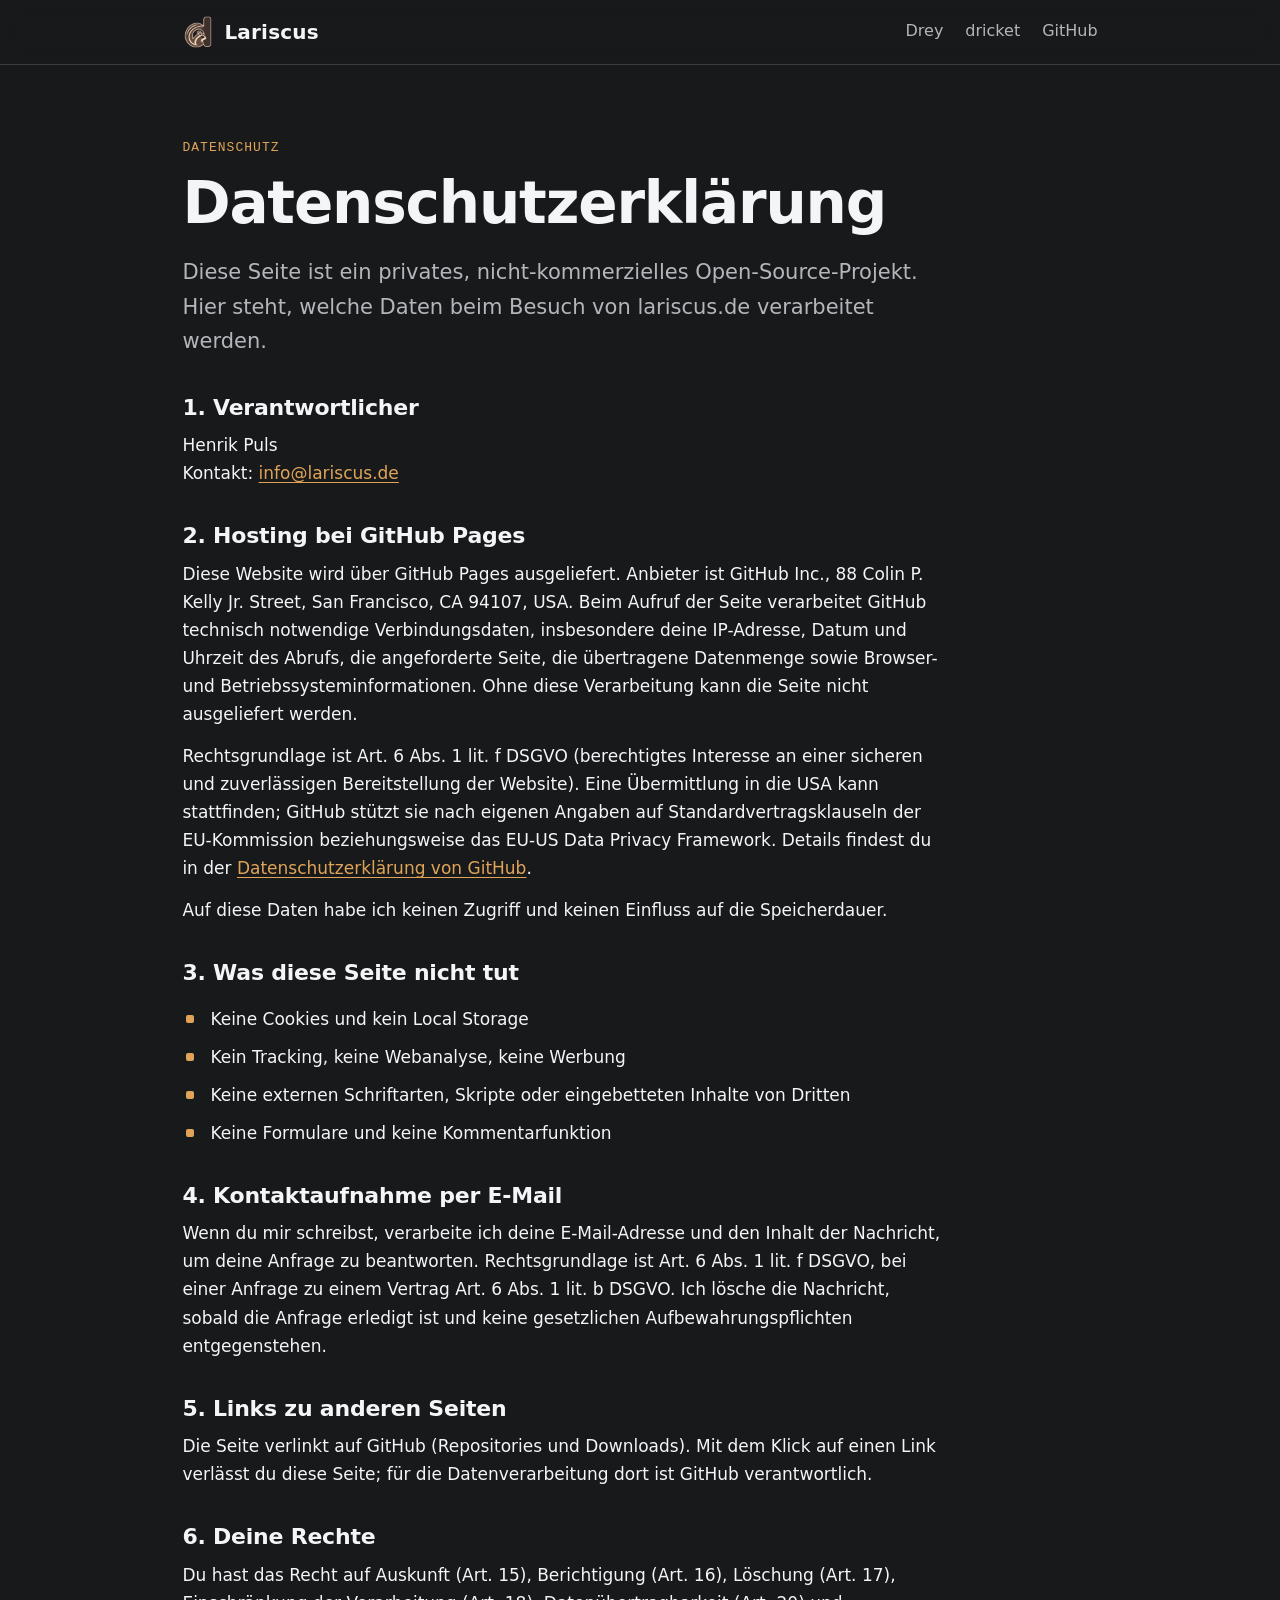
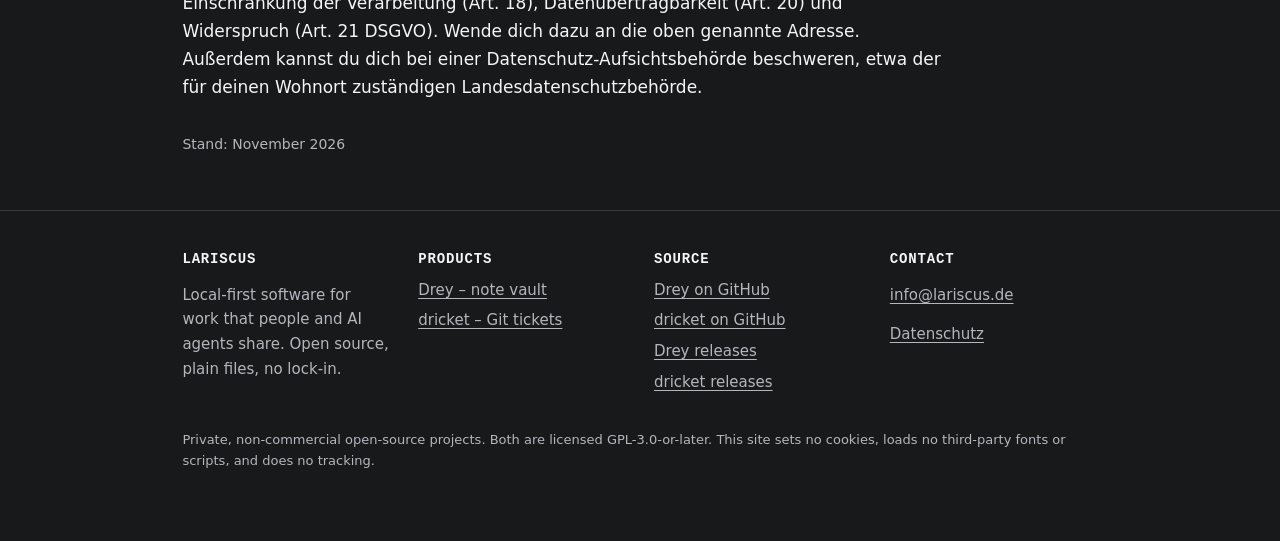
==== datenschutz/index.html @ 6ea0e2a7 "Add privacy policy (German) and footer link Co-Authored-By: Claude Sonnet 5.5 <noreply@anthropic.com" ====
<!doctype html>
<html lang="de">
<head>
<meta charset="utf-8">
<meta name="viewport" content="width=device-width, initial-scale=1">
<title>Datenschutzerklärung – Lariscus</title>
<meta name="description" content="Datenschutzerklärung für lariscus.de: Hosting bei GitHub Pages, keine Cookies, kein Tracking.">
<meta name="robots" content="noindex,follow, max-image-preview:large">
<meta name="author" content="Lariscus">
<meta name="theme-color" content="#18191b">
<link rel="canonical" href="https://lariscus.de/datenschutz/">
<link rel="icon" href="/assets/favicon.ico" sizes="48x48">
<link rel="icon" type="image/png" sizes="32x32" href="/assets/favicon-32.png">
<link rel="apple-touch-icon" href="/assets/apple-touch-icon.png">
<meta property="og:type" content="website">
<meta property="og:site_name" content="Lariscus">
<meta property="og:title" content="Datenschutzerklärung – Lariscus">
<meta property="og:description" content="Datenschutzerklärung für lariscus.de: Hosting bei GitHub Pages, keine Cookies, kein Tracking.">
<meta property="og:url" content="https://lariscus.de/datenschutz/">
<meta property="og:image" content="https://lariscus.de/assets/og-lariscus.png">
<meta property="og:image:width" content="1200">
<meta property="og:image:height" content="630">
<meta name="twitter:card" content="summary_large_image">
<meta name="twitter:title" content="Datenschutzerklärung – Lariscus">
<meta name="twitter:description" content="Datenschutzerklärung für lariscus.de: Hosting bei GitHub Pages, keine Cookies, kein Tracking.">
<meta name="twitter:image" content="https://lariscus.de/assets/og-lariscus.png">
<link rel="preload" as="style" href="/assets/site.css?v=3">
<link rel="stylesheet" href="/assets/site.css?v=3">
</head>
<body class="">
<a class="skip" href="#main">Skip to content</a>
<header class="site"><div class="wrap">
<a class="brand" href="/"><img src="/assets/icon-192.png" width="32" height="32" alt="">Lariscus</a>
<nav class="main" aria-label="Main">
<a href="/drey/">Drey</a>
<a href="/dricket/">dricket</a>
<a href="https://github.com/lariscus">GitHub</a>
</nav></div></header>
<main id="main">

<div class="wrap hero"><div class="legalpage">
<p class="eyebrow">Datenschutz</p>
<h1>Datenschutzerklärung</h1>
<p class="lead">Diese Seite ist ein privates, nicht-kommerzielles Open-Source-Projekt. Hier steht, welche Daten beim Besuch von lariscus.de verarbeitet werden.</p>

<h2>1. Verantwortlicher</h2>
<p>Henrik Puls<br>Kontakt: <a class="mail" data-u="info" data-d="lariscus.de" href="#">info [at] lariscus [dot] de</a></p>

<h2>2. Hosting bei GitHub Pages</h2>
<p>Diese Website wird über GitHub Pages ausgeliefert. Anbieter ist GitHub Inc., 88 Colin P. Kelly Jr. Street, San Francisco, CA 94107, USA. Beim Aufruf der Seite verarbeitet GitHub technisch notwendige Verbindungsdaten, insbesondere deine IP-Adresse, Datum und Uhrzeit des Abrufs, die angeforderte Seite, die übertragene Datenmenge sowie Browser- und Betriebssysteminformationen. Ohne diese Verarbeitung kann die Seite nicht ausgeliefert werden.</p>
<p>Rechtsgrundlage ist Art. 6 Abs. 1 lit. f DSGVO (berechtigtes Interesse an einer sicheren und zuverlässigen Bereitstellung der Website). Eine Übermittlung in die USA kann stattfinden; GitHub stützt sie nach eigenen Angaben auf Standardvertragsklauseln der EU-Kommission beziehungsweise das EU-US Data Privacy Framework. Details findest du in der <a href="https://docs.github.com/de/site-policy/privacy-policies/github-general-privacy-statement">Datenschutzerklärung von GitHub</a>.</p>
<p>Auf diese Daten habe ich keinen Zugriff und keinen Einfluss auf die Speicherdauer.</p>

<h2>3. Was diese Seite nicht tut</h2>
<ul class="ticks">
<li>Keine Cookies und kein Local Storage</li>
<li>Kein Tracking, keine Webanalyse, keine Werbung</li>
<li>Keine externen Schriftarten, Skripte oder eingebetteten Inhalte von Dritten</li>
<li>Keine Formulare und keine Kommentarfunktion</li>
</ul>

<h2>4. Kontaktaufnahme per E-Mail</h2>
<p>Wenn du mir schreibst, verarbeite ich deine E-Mail-Adresse und den Inhalt der Nachricht, um deine Anfrage zu beantworten. Rechtsgrundlage ist Art. 6 Abs. 1 lit. f DSGVO, bei einer Anfrage zu einem Vertrag Art. 6 Abs. 1 lit. b DSGVO. Ich lösche die Nachricht, sobald die Anfrage erledigt ist und keine gesetzlichen Aufbewahrungspflichten entgegenstehen.</p>

<h2>5. Links zu anderen Seiten</h2>
<p>Die Seite verlinkt auf GitHub (Repositories und Downloads). Mit dem Klick auf einen Link verlässt du diese Seite; für die Datenverarbeitung dort ist GitHub verantwortlich.</p>

<h2>6. Deine Rechte</h2>
<p>Du hast das Recht auf Auskunft (Art. 15), Berichtigung (Art. 16), Löschung (Art. 17), Einschränkung der Verarbeitung (Art. 18), Datenübertragbarkeit (Art. 20) und Widerspruch (Art. 21 DSGVO). Wende dich dazu an die oben genannte Adresse. Außerdem kannst du dich bei einer Datenschutz-Aufsichtsbehörde beschweren, etwa der für deinen Wohnort zuständigen Landesdatenschutzbehörde.</p>

<p class="note" style="margin-top:32px">Stand: November 2026</p>
</div></div>

</main>
<footer class="site"><div class="wrap">
<div class="cols">
<div><h2>Lariscus</h2><p>Local-first software for work that people and AI agents share. Open source, plain files, no lock-in.</p></div>
<div><h2>Products</h2><ul><li><a href="/drey/">Drey – note vault</a></li><li><a href="/dricket/">dricket – Git tickets</a></li></ul></div>
<div><h2>Source</h2><ul><li><a href="https://github.com/lariscus/Drey">Drey on GitHub</a></li><li><a href="https://github.com/lariscus/dricket">dricket on GitHub</a></li><li><a href="https://github.com/lariscus/Drey/releases">Drey releases</a></li><li><a href="https://github.com/lariscus/dricket/releases">dricket releases</a></li></ul></div>
<div><h2>Contact</h2><p><a class="mail" data-u="info" data-d="lariscus.de" href="#">info [at] lariscus [dot] de</a></p><p><a href="/datenschutz/">Datenschutz</a></p></div>
</div>
<p class="legal">Private, non-commercial open-source projects. Both are licensed GPL-3.0-or-later. This site sets no cookies, loads no third-party fonts or scripts, and does no tracking.</p>
</div></footer>
<script>document.querySelectorAll("a.mail").forEach(function(a){var m=a.dataset.u+"@"+a.dataset.d;a.href="mailto:"+m;a.textContent=m;});</script>
</body>
</html>
---- assets/site.css ----
:root {
  --bg: #18191b;
  --surface: #222326;
  --ink: #f4f5f6;
  --muted: #b3b7bc;
  --line: #3b3d42;
  --code-bg: #2c2d31;
  --accent: #e0a458;
  --accent-ink: #1a1203;
  --accent-soft: #2f2a20;
  --shot-bg: #101113;
  --font-body: system-ui, -apple-system, "Segoe UI", Roboto, "Helvetica Neue", Arial, sans-serif;
  --font-mono: ui-monospace, "SF Mono", "Cascadia Mono", Menlo, Consolas, "Liberation Mono", monospace;
  --maxw: 1120px;
  --gutter: clamp(28px, 8vw, 112px);
  color-scheme: dark;
}
body.drey { --accent: #e8875c; --accent-ink: #1b0f08; --accent-soft: #33241c; }
body.dricket { --accent: #3ccbb0; --accent-ink: #06201b; --accent-soft: #1b2f2b; }
*, *::before, *::after { box-sizing: border-box; }
html { scroll-behavior: smooth; }
body { margin: 0; background: var(--bg); color: var(--ink); font: 17px/1.65 var(--font-body); -webkit-text-size-adjust: 100%; }
img { max-width: 100%; height: auto; display: block; }
a { color: var(--accent); text-underline-offset: 3px; }
a:hover { text-decoration-thickness: 2px; }
:focus-visible { outline: 3px solid var(--accent); outline-offset: 2px; border-radius: 4px; }
.wrap { max-width: var(--maxw); margin: 0 auto; padding: 0 max(var(--gutter), env(safe-area-inset-left)); }
.skip { position: absolute; left: -999px; top: 8px; background: var(--accent); color: var(--accent-ink); padding: 8px 14px; border-radius: 6px; z-index: 10; }
.skip:focus { left: 8px; }

header.site { border-bottom: 1px solid var(--line); background: color-mix(in srgb, var(--bg) 92%, transparent); position: sticky; top: 0; backdrop-filter: blur(8px); z-index: 5; }
header.site .wrap { display: flex; align-items: center; gap: 24px; min-height: 64px; flex-wrap: wrap; }
.brand { display: flex; align-items: center; gap: 10px; font-weight: 700; font-size: 20px; color: var(--ink); text-decoration: none; letter-spacing: .01em; }
.brand img { width: 32px; height: 32px; }
nav.main { display: flex; gap: 22px; margin-left: auto; flex-wrap: wrap; }
nav.main a { color: var(--muted); text-decoration: none; font-weight: 500; font-size: 16px; padding: 6px 0; border-bottom: 2px solid transparent; }
nav.main a:hover, nav.main a[aria-current="page"] { color: var(--ink); border-bottom-color: var(--accent); }

.hero { padding-block: 72px 40px; }
.hero .grid { display: grid; grid-template-columns: minmax(0, 1fr); gap: 44px; }
.eyebrow { font-family: var(--font-mono); font-size: 13px; letter-spacing: .08em; text-transform: uppercase; color: var(--accent); margin: 0 0 14px; }
h1 { font-size: clamp(34px, 5.4vw, 58px); line-height: 1.08; margin: 0 0 20px; letter-spacing: -.02em; }
h2 { font-size: clamp(26px, 3.4vw, 36px); line-height: 1.2; margin: 0 0 14px; letter-spacing: -.01em; }
h3 { font-size: 20px; line-height: 1.3; margin: 0 0 8px; }
.lead { font-size: clamp(18px, 2vw, 21px); color: var(--muted); max-width: 62ch; margin: 0 0 28px; }
.cta { display: flex; gap: 12px; flex-wrap: wrap; margin: 0 0 14px; }
.btn { display: inline-block; padding: 12px 22px; border-radius: 8px; font-weight: 600; text-decoration: none; border: 1.5px solid var(--accent); color: var(--accent); background: transparent; }
.btn:hover { background: var(--accent-soft); }
.btn.primary { background: var(--accent); color: var(--accent-ink); }
.btn.primary:hover { filter: brightness(1.08); }
.note { font-size: 14px; color: var(--muted); margin: 0; }

.shot { background: var(--shot-bg); border: 1px solid var(--line); border-radius: 12px; overflow: hidden; box-shadow: 0 18px 50px rgba(0,0,0,.35); }
.shot img { width: 100%; }
figure { margin: 0; }
figcaption { font-size: 14px; color: var(--muted); margin-top: 10px; }

section { padding: 56px 0; }
section + section { border-top: 1px solid var(--line); }
.cards { display: grid; grid-template-columns: repeat(auto-fit, minmax(260px, 1fr)); gap: 20px; margin-top: 28px; }
.card { background: var(--surface); border: 1px solid var(--line); border-radius: 12px; padding: 24px; }
.card p { margin: 0; color: var(--muted); }
.card .tag { font-family: var(--font-mono); font-size: 12px; letter-spacing: .06em; text-transform: uppercase; color: var(--accent); margin-bottom: 8px; display: block; }
.product { display: grid; grid-template-columns: repeat(auto-fit, minmax(300px, 1fr)); gap: 24px; margin-top: 28px; }
.product .card { display: flex; flex-direction: column; gap: 14px; padding: 0; overflow: hidden; }
.product .card .body { padding: 6px 26px 26px; display: flex; flex-direction: column; gap: 14px; flex: 1; }
.product .card .body p { color: var(--muted); }
.product .card .body .btn { align-self: flex-start; margin-top: auto; }
.product .thumb { background: var(--shot-bg); aspect-ratio: 16 / 9; display: flex; align-items: center; justify-content: center; border-bottom: 1px solid var(--line); }
.product .thumb img { width: 100%; height: 100%; object-fit: cover; object-position: top left; }
.product .thumb.term { padding: 22px; align-items: flex-start; justify-content: flex-start; background: #101113; }

.split { display: grid; grid-template-columns: minmax(0, 1fr); gap: 36px; align-items: center; }
@media (min-width: 900px) {
  .split { grid-template-columns: minmax(0, 5fr) minmax(0, 7fr); }
  .split.flip { grid-template-columns: minmax(0, 7fr) minmax(0, 5fr); }
  .split.flip > :first-child { order: 2; }
  .hero .grid.two { grid-template-columns: minmax(0, 5fr) minmax(0, 6fr); align-items: center; }
}
ul.ticks { list-style: none; padding: 0; margin: 18px 0 0; display: grid; gap: 10px; }
ul.ticks li { padding-left: 28px; position: relative; }
ul.ticks li::before { content: ""; position: absolute; left: 4px; top: .6em; width: 8px; height: 8px; border-radius: 2px; background: var(--accent); }

pre, code { font-family: var(--font-mono); }
code { background: var(--code-bg); padding: .12em .4em; border-radius: 5px; font-size: .9em; }
pre.term { background: #101113; color: #d8dee6; border: 1px solid var(--line); border-radius: 12px; padding: 20px 22px; margin: 0; overflow-x: auto; font-size: 14.5px; line-height: 1.7; }
pre.term .p { color: #8794a4; }
pre.term .ok { color: var(--accent); }
pre.term .c { color: #8794a4; font-style: italic; }
.thumb.term pre.term { border: 0; padding: 0; background: transparent; font-size: 13px; line-height: 1.6; }

.facts { display: grid; grid-template-columns: repeat(auto-fit, minmax(190px, 1fr)); gap: 0; border: 1px solid var(--line); border-radius: 12px; overflow: hidden; background: var(--surface); margin-top: 28px; }
.facts div { padding: 20px 22px; border-right: 1px solid var(--line); border-bottom: 1px solid var(--line); margin: -1px 0 0 -1px; }
.facts dt { font-family: var(--font-mono); font-size: 12px; letter-spacing: .06em; text-transform: uppercase; color: var(--muted); }
.facts dd { margin: 4px 0 0; font-weight: 600; font-size: 18px; }
dl { margin: 0; }
table.dl { width: 100%; border-collapse: collapse; margin-top: 20px; background: var(--surface); border: 1px solid var(--line); border-radius: 12px; overflow: hidden; font-size: 16px; }
table.dl th, table.dl td { text-align: left; padding: 14px 18px; border-bottom: 1px solid var(--line); vertical-align: top; }
table.dl th { font-weight: 600; white-space: nowrap; }
table.dl tr:last-child th, table.dl tr:last-child td { border-bottom: 0; }
table.dl td { color: var(--muted); }
details { border-bottom: 1px solid var(--line); padding: 16px 0; }
details summary { cursor: pointer; font-weight: 600; font-size: 18px; }
details p { color: var(--muted); margin: 10px 0 0; max-width: 70ch; }

footer.site { border-top: 1px solid var(--line); padding: 40px 0 56px; color: var(--muted); font-size: 15px; }
footer.site .cols { display: grid; grid-template-columns: repeat(auto-fit, minmax(200px, 1fr)); gap: 28px; }
footer.site h2 { font-size: 14px; letter-spacing: .06em; text-transform: uppercase; color: var(--ink); margin: 0 0 10px; font-family: var(--font-mono); }
footer.site ul { list-style: none; padding: 0; margin: 0; display: grid; gap: 6px; }
footer.site a { color: var(--muted); }
footer.site a:hover { color: var(--accent); }
footer.site .legal { margin-top: 32px; font-size: 13px; }

@media (max-width: 640px) {
  body { font-size: 16.5px; }
  .hero { padding-block: 44px 24px; }
  section { padding: 40px 0; }
  nav.main { margin-left: 0; gap: 16px; width: 100%; }
  header.site .wrap { padding-top: 8px; padding-bottom: 8px; }
}
@media (prefers-reduced-motion: reduce) { html { scroll-behavior: auto; } }
code { overflow-wrap: anywhere; }
@media (max-width: 640px) {
  table.dl, table.dl tbody, table.dl tr, table.dl th, table.dl td { display: block; width: 100%; }
  table.dl th { padding-bottom: 0; border-bottom: 0; }
  table.dl td { padding-top: 4px; }
}
.legalpage { max-width: 760px; }
.legalpage h2 { font-size: 22px; margin: 36px 0 10px; }
.legalpage p { margin: 0 0 14px; }
---- assets/site.css ----
:root {
  --bg: #18191b;
  --surface: #222326;
  --ink: #f4f5f6;
  --muted: #b3b7bc;
  --line: #3b3d42;
  --code-bg: #2c2d31;
  --accent: #e0a458;
  --accent-ink: #1a1203;
  --accent-soft: #2f2a20;
  --shot-bg: #101113;
  --font-body: system-ui, -apple-system, "Segoe UI", Roboto, "Helvetica Neue", Arial, sans-serif;
  --font-mono: ui-monospace, "SF Mono", "Cascadia Mono", Menlo, Consolas, "Liberation Mono", monospace;
  --maxw: 1120px;
  --gutter: clamp(28px, 8vw, 112px);
  color-scheme: dark;
}
body.drey { --accent: #e8875c; --accent-ink: #1b0f08; --accent-soft: #33241c; }
body.dricket { --accent: #3ccbb0; --accent-ink: #06201b; --accent-soft: #1b2f2b; }
*, *::before, *::after { box-sizing: border-box; }
html { scroll-behavior: smooth; }
body { margin: 0; background: var(--bg); color: var(--ink); font: 17px/1.65 var(--font-body); -webkit-text-size-adjust: 100%; }
img { max-width: 100%; height: auto; display: block; }
a { color: var(--accent); text-underline-offset: 3px; }
a:hover { text-decoration-thickness: 2px; }
:focus-visible { outline: 3px solid var(--accent); outline-offset: 2px; border-radius: 4px; }
.wrap { max-width: var(--maxw); margin: 0 auto; padding: 0 max(var(--gutter), env(safe-area-inset-left)); }
.skip { position: absolute; left: -999px; top: 8px; background: var(--accent); color: var(--accent-ink); padding: 8px 14px; border-radius: 6px; z-index: 10; }
.skip:focus { left: 8px; }

header.site { border-bottom: 1px solid var(--line); background: color-mix(in srgb, var(--bg) 92%, transparent); position: sticky; top: 0; backdrop-filter: blur(8px); z-index: 5; }
header.site .wrap { display: flex; align-items: center; gap: 24px; min-height: 64px; flex-wrap: wrap; }
.brand { display: flex; align-items: center; gap: 10px; font-weight: 700; font-size: 20px; color: var(--ink); text-decoration: none; letter-spacing: .01em; }
.brand img { width: 32px; height: 32px; }
nav.main { display: flex; gap: 22px; margin-left: auto; flex-wrap: wrap; }
nav.main a { color: var(--muted); text-decoration: none; font-weight: 500; font-size: 16px; padding: 6px 0; border-bottom: 2px solid transparent; }
nav.main a:hover, nav.main a[aria-current="page"] { color: var(--ink); border-bottom-color: var(--accent); }

.hero { padding-block: 72px 40px; }
.hero .grid { display: grid; grid-template-columns: minmax(0, 1fr); gap: 44px; }
.eyebrow { font-family: var(--font-mono); font-size: 13px; letter-spacing: .08em; text-transform: uppercase; color: var(--accent); margin: 0 0 14px; }
h1 { font-size: clamp(34px, 5.4vw, 58px); line-height: 1.08; margin: 0 0 20px; letter-spacing: -.02em; }
h2 { font-size: clamp(26px, 3.4vw, 36px); line-height: 1.2; margin: 0 0 14px; letter-spacing: -.01em; }
h3 { font-size: 20px; line-height: 1.3; margin: 0 0 8px; }
.lead { font-size: clamp(18px, 2vw, 21px); color: var(--muted); max-width: 62ch; margin: 0 0 28px; }
.cta { display: flex; gap: 12px; flex-wrap: wrap; margin: 0 0 14px; }
.btn { display: inline-block; padding: 12px 22px; border-radius: 8px; font-weight: 600; text-decoration: none; border: 1.5px solid var(--accent); color: var(--accent); background: transparent; }
.btn:hover { background: var(--accent-soft); }
.btn.primary { background: var(--accent); color: var(--accent-ink); }
.btn.primary:hover { filter: brightness(1.08); }
.note { font-size: 14px; color: var(--muted); margin: 0; }

.shot { background: var(--shot-bg); border: 1px solid var(--line); border-radius: 12px; overflow: hidden; box-shadow: 0 18px 50px rgba(0,0,0,.35); }
.shot img { width: 100%; }
figure { margin: 0; }
figcaption { font-size: 14px; color: var(--muted); margin-top: 10px; }

section { padding: 56px 0; }
section + section { border-top: 1px solid var(--line); }
.cards { display: grid; grid-template-columns: repeat(auto-fit, minmax(260px, 1fr)); gap: 20px; margin-top: 28px; }
.card { background: var(--surface); border: 1px solid var(--line); border-radius: 12px; padding: 24px; }
.card p { margin: 0; color: var(--muted); }
.card .tag { font-family: var(--font-mono); font-size: 12px; letter-spacing: .06em; text-transform: uppercase; color: var(--accent); margin-bottom: 8px; display: block; }
.product { display: grid; grid-template-columns: repeat(auto-fit, minmax(300px, 1fr)); gap: 24px; margin-top: 28px; }
.product .card { display: flex; flex-direction: column; gap: 14px; padding: 0; overflow: hidden; }
.product .card .body { padding: 6px 26px 26px; display: flex; flex-direction: column; gap: 14px; flex: 1; }
.product .card .body p { color: var(--muted); }
.product .card .body .btn { align-self: flex-start; margin-top: auto; }
.product .thumb { background: var(--shot-bg); aspect-ratio: 16 / 9; display: flex; align-items: center; justify-content: center; border-bottom: 1px solid var(--line); }
.product .thumb img { width: 100%; height: 100%; object-fit: cover; object-position: top left; }
.product .thumb.term { padding: 22px; align-items: flex-start; justify-content: flex-start; background: #101113; }

.split { display: grid; grid-template-columns: minmax(0, 1fr); gap: 36px; align-items: center; }
@media (min-width: 900px) {
  .split { grid-template-columns: minmax(0, 5fr) minmax(0, 7fr); }
  .split.flip { grid-template-columns: minmax(0, 7fr) minmax(0, 5fr); }
  .split.flip > :first-child { order: 2; }
  .hero .grid.two { grid-template-columns: minmax(0, 5fr) minmax(0, 6fr); align-items: center; }
}
ul.ticks { list-style: none; padding: 0; margin: 18px 0 0; display: grid; gap: 10px; }
ul.ticks li { padding-left: 28px; position: relative; }
ul.ticks li::before { content: ""; position: absolute; left: 4px; top: .6em; width: 8px; height: 8px; border-radius: 2px; background: var(--accent); }

pre, code { font-family: var(--font-mono); }
code { background: var(--code-bg); padding: .12em .4em; border-radius: 5px; font-size: .9em; }
pre.term { background: #101113; color: #d8dee6; border: 1px solid var(--line); border-radius: 12px; padding: 20px 22px; margin: 0; overflow-x: auto; font-size: 14.5px; line-height: 1.7; }
pre.term .p { color: #8794a4; }
pre.term .ok { color: var(--accent); }
pre.term .c { color: #8794a4; font-style: italic; }
.thumb.term pre.term { border: 0; padding: 0; background: transparent; font-size: 13px; line-height: 1.6; }

.facts { display: grid; grid-template-columns: repeat(auto-fit, minmax(190px, 1fr)); gap: 0; border: 1px solid var(--line); border-radius: 12px; overflow: hidden; background: var(--surface); margin-top: 28px; }
.facts div { padding: 20px 22px; border-right: 1px solid var(--line); border-bottom: 1px solid var(--line); margin: -1px 0 0 -1px; }
.facts dt { font-family: var(--font-mono); font-size: 12px; letter-spacing: .06em; text-transform: uppercase; color: var(--muted); }
.facts dd { margin: 4px 0 0; font-weight: 600; font-size: 18px; }
dl { margin: 0; }
table.dl { width: 100%; border-collapse: collapse; margin-top: 20px; background: var(--surface); border: 1px solid var(--line); border-radius: 12px; overflow: hidden; font-size: 16px; }
table.dl th, table.dl td { text-align: left; padding: 14px 18px; border-bottom: 1px solid var(--line); vertical-align: top; }
table.dl th { font-weight: 600; white-space: nowrap; }
table.dl tr:last-child th, table.dl tr:last-child td { border-bottom: 0; }
table.dl td { color: var(--muted); }
details { border-bottom: 1px solid var(--line); padding: 16px 0; }
details summary { cursor: pointer; font-weight: 600; font-size: 18px; }
details p { color: var(--muted); margin: 10px 0 0; max-width: 70ch; }

footer.site { border-top: 1px solid var(--line); padding: 40px 0 56px; color: var(--muted); font-size: 15px; }
footer.site .cols { display: grid; grid-template-columns: repeat(auto-fit, minmax(200px, 1fr)); gap: 28px; }
footer.site h2 { font-size: 14px; letter-spacing: .06em; text-transform: uppercase; color: var(--ink); margin: 0 0 10px; font-family: var(--font-mono); }
footer.site ul { list-style: none; padding: 0; margin: 0; display: grid; gap: 6px; }
footer.site a { color: var(--muted); }
footer.site a:hover { color: var(--accent); }
footer.site .legal { margin-top: 32px; font-size: 13px; }

@media (max-width: 640px) {
  body { font-size: 16.5px; }
  .hero { padding-block: 44px 24px; }
  section { padding: 40px 0; }
  nav.main { margin-left: 0; gap: 16px; width: 100%; }
  header.site .wrap { padding-top: 8px; padding-bottom: 8px; }
}
@media (prefers-reduced-motion: reduce) { html { scroll-behavior: auto; } }
code { overflow-wrap: anywhere; }
@media (max-width: 640px) {
  table.dl, table.dl tbody, table.dl tr, table.dl th, table.dl td { display: block; width: 100%; }
  table.dl th { padding-bottom: 0; border-bottom: 0; }
  table.dl td { padding-top: 4px; }
}
.legalpage { max-width: 760px; }
.legalpage h2 { font-size: 22px; margin: 36px 0 10px; }
.legalpage p { margin: 0 0 14px; }
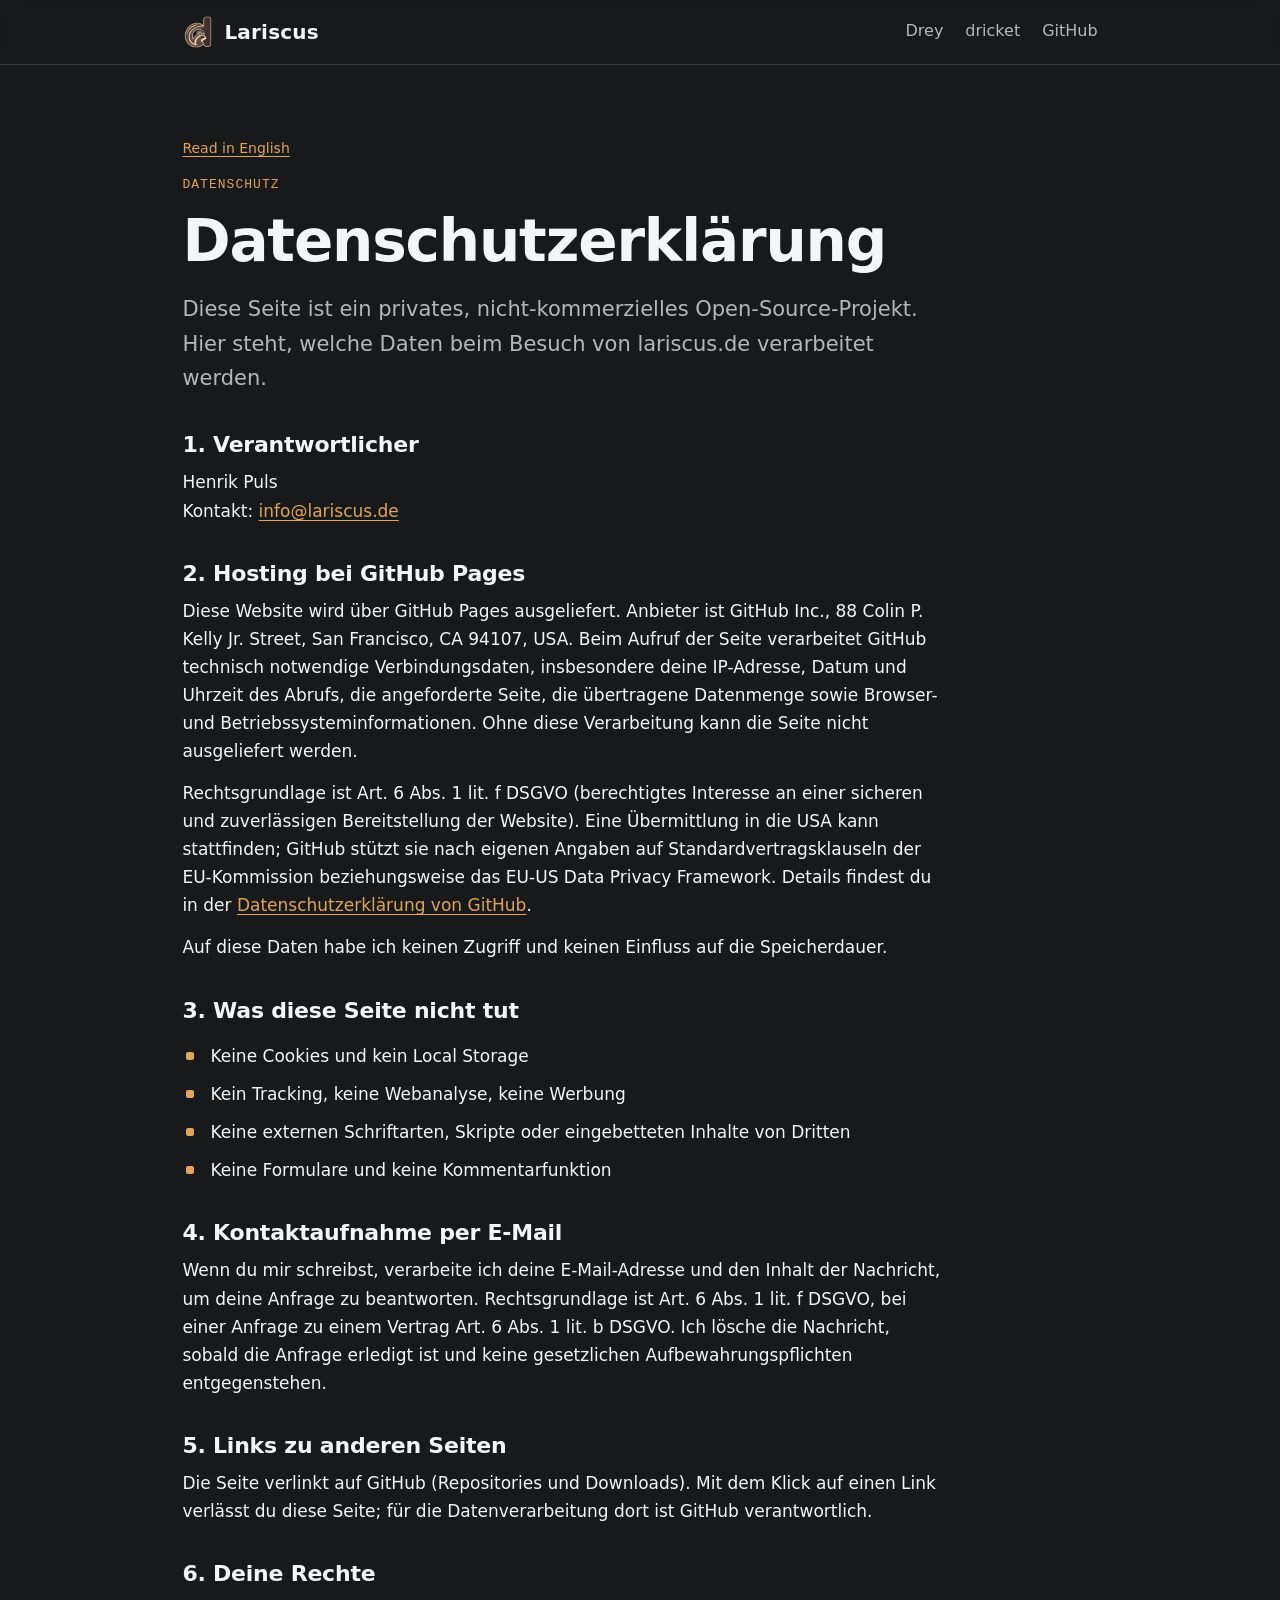
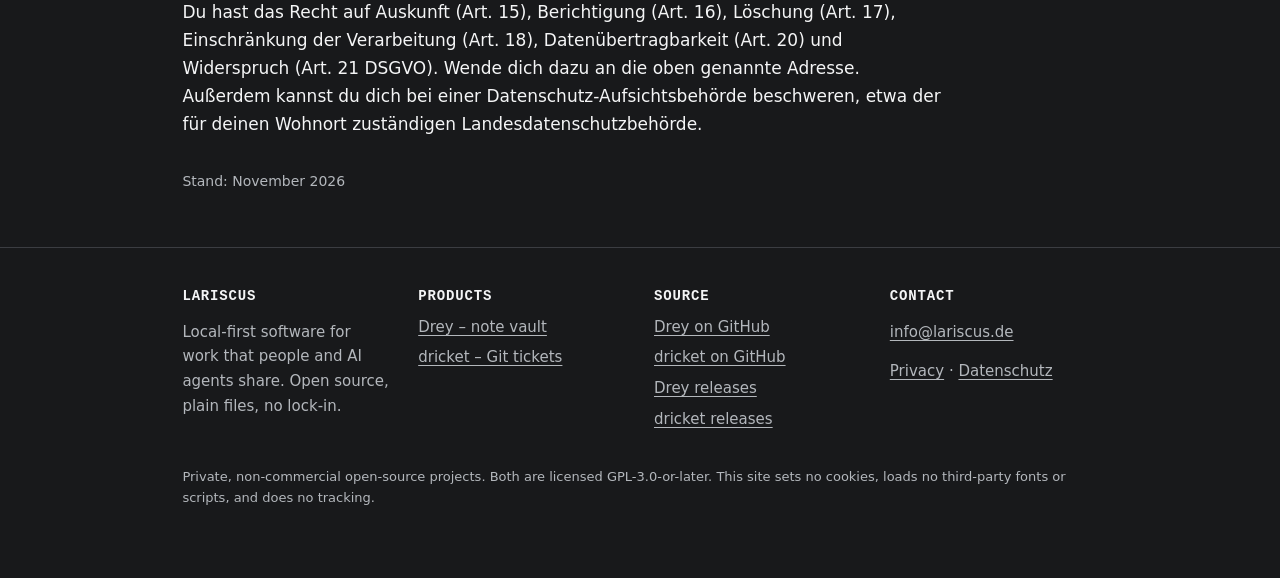
==== commit 83100369: "Add English privacy policy, language switch and hreflang Co-Authored-By: Claude Sonnet 5.5 <noreply@" ====
--- a/datenschutz/index.html
+++ b/datenschutz/index.html
@@ -9,6 +9,8 @@
 <meta name="author" content="Lariscus">
 <meta name="theme-color" content="#18191b">
 <link rel="canonical" href="https://lariscus.de/datenschutz/">
+<link rel="alternate" hreflang="de" href="https://lariscus.de/datenschutz/">
+<link rel="alternate" hreflang="en" href="https://lariscus.de/privacy/">
 <link rel="icon" href="/assets/favicon.ico" sizes="48x48">
 <link rel="icon" type="image/png" sizes="32x32" href="/assets/favicon-32.png">
 <link rel="apple-touch-icon" href="/assets/apple-touch-icon.png">
@@ -39,6 +41,7 @@
 <main id="main">
 
 <div class="wrap hero"><div class="legalpage">
+<p class="note"><a href="/privacy/" hreflang="en" lang="en">Read in English</a></p>
 <p class="eyebrow">Datenschutz</p>
 <h1>Datenschutzerklärung</h1>
 <p class="lead">Diese Seite ist ein privates, nicht-kommerzielles Open-Source-Projekt. Hier steht, welche Daten beim Besuch von lariscus.de verarbeitet werden.</p>
@@ -77,7 +80,7 @@
 <div><h2>Lariscus</h2><p>Local-first software for work that people and AI agents share. Open source, plain files, no lock-in.</p></div>
 <div><h2>Products</h2><ul><li><a href="/drey/">Drey – note vault</a></li><li><a href="/dricket/">dricket – Git tickets</a></li></ul></div>
 <div><h2>Source</h2><ul><li><a href="https://github.com/lariscus/Drey">Drey on GitHub</a></li><li><a href="https://github.com/lariscus/dricket">dricket on GitHub</a></li><li><a href="https://github.com/lariscus/Drey/releases">Drey releases</a></li><li><a href="https://github.com/lariscus/dricket/releases">dricket releases</a></li></ul></div>
-<div><h2>Contact</h2><p><a class="mail" data-u="info" data-d="lariscus.de" href="#">info [at] lariscus [dot] de</a></p><p><a href="/datenschutz/">Datenschutz</a></p></div>
+<div><h2>Contact</h2><p><a class="mail" data-u="info" data-d="lariscus.de" href="#">info [at] lariscus [dot] de</a></p><p><a href="/privacy/">Privacy</a> · <a href="/datenschutz/">Datenschutz</a></p></div>
 </div>
 <p class="legal">Private, non-commercial open-source projects. Both are licensed GPL-3.0-or-later. This site sets no cookies, loads no third-party fonts or scripts, and does no tracking.</p>
 </div></footer>
